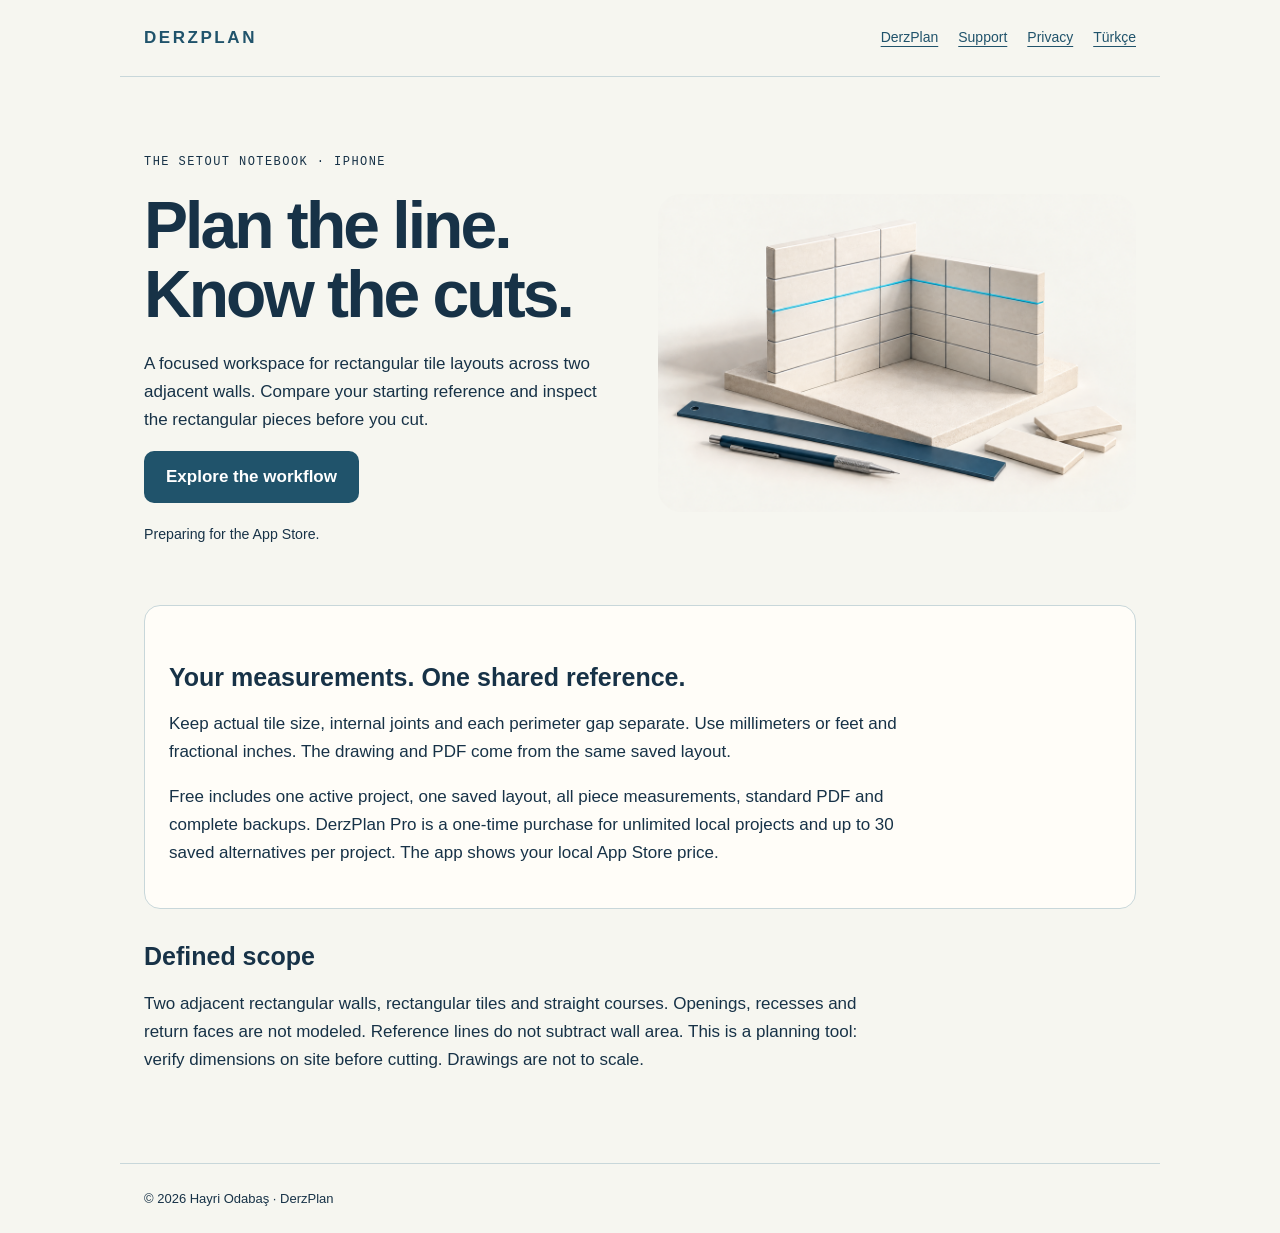
==== index.html @ bc164eef "Publish DerzPlan support and privacy documentation" ====
<!doctype html><html lang="en"><meta charset="utf-8"><meta name="viewport" content="width=device-width,initial-scale=1"><meta name="color-scheme" content="light dark"><title>Plan the line. Know the cuts. · DerzPlan</title><link rel="stylesheet" href="style.css"><header><a class="brand" href="index.html">DERZPLAN</a><nav aria-label="Menu"><a href="index.html">DerzPlan</a><a href="support.html">Support</a><a href="privacy.html">Privacy</a><a href="tr/index.html">Türkçe</a></nav></header><main><section class="hero"><div><p class="eyebrow">The setout notebook · iPhone</p><h1>Plan the line.<br>Know the cuts.</h1><p>A focused workspace for rectangular tile layouts across two adjacent walls. Compare your starting reference and inspect the rectangular pieces before you cut.</p><a class="button" href="support.html">Explore the workflow</a><p><small>Preparing for the App Store.</small></p></div><img src="assets/welcome.png" alt="Illustrative model of two tiled walls with a shared reference"></section><section class="scope"><h2>Your measurements. One shared reference.</h2><p>Keep actual tile size, internal joints and each perimeter gap separate. Use millimeters or feet and fractional inches. The drawing and PDF come from the same saved layout.</p><p>Free includes one active project, one saved layout, all piece measurements, standard PDF and complete backups. DerzPlan Pro is a one-time purchase for unlimited local projects and up to 30 saved alternatives per project. The app shows your local App Store price.</p></section><h2>Defined scope</h2><p>Two adjacent rectangular walls, rectangular tiles and straight courses. Openings, recesses and return faces are not modeled. Reference lines do not subtract wall area. This is a planning tool: verify dimensions on site before cutting. Drawings are not to scale.</p></main><footer>© 2026 Hayri Odabaş · DerzPlan</footer></html>
---- style.css ----
:root{color-scheme:light dark;--paper:#f6f6f0;--surface:#fffdf8;--ink:#173247;--line:#c8d7da;--blue:#20536b}*{box-sizing:border-box}body{margin:0;background:var(--paper);color:var(--ink);font:17px/1.65 -apple-system,BlinkMacSystemFont,'Segoe UI',sans-serif}a{color:var(--blue);text-underline-offset:4px}header,main,footer{max-width:1040px;margin:auto;padding:24px}header{display:flex;gap:24px;align-items:center;justify-content:space-between;border-bottom:1px solid var(--line)}.brand{font-weight:800;letter-spacing:.15em;text-decoration:none}nav{display:flex;gap:20px;flex-wrap:wrap;font-size:14px}h1{font-size:clamp(36px,6vw,66px);line-height:1.05;letter-spacing:-.045em;margin:20px 0}h2{font-size:25px;line-height:1.25;margin:32px 0 10px}p{max-width:740px}.eyebrow{font:12px/1.5 ui-monospace,monospace;letter-spacing:.12em;text-transform:uppercase}.hero{display:grid;grid-template-columns:1fr 1fr;gap:36px;align-items:center;padding:40px 0}.hero img{width:100%;height:auto;border-radius:24px}.button{display:inline-block;background:var(--blue);color:white;padding:12px 22px;border-radius:10px;text-decoration:none;font-weight:600}.scope{padding:24px;background:var(--surface);border:1px solid var(--line);border-radius:16px}details{border-bottom:1px solid var(--line);padding:20px 0;max-width:800px}summary{font-weight:700;cursor:pointer}footer{font-size:13px;border-top:1px solid var(--line);margin-top:48px}li{margin-bottom:8px}a:focus-visible,summary:focus-visible{outline:3px solid #2865de;outline-offset:6px}@media(max-width:680px){header{display:block}nav{margin-top:16px}.hero{grid-template-columns:1fr;gap:12px;padding-top:22px}.hero img{max-height:240px;object-fit:contain}}@media(prefers-color-scheme:dark){:root{--paper:#112029;--surface:#172c37;--ink:#e1eaf0;--blue:#9fcbd7;--line:#345362}.button{color:#10252e}}
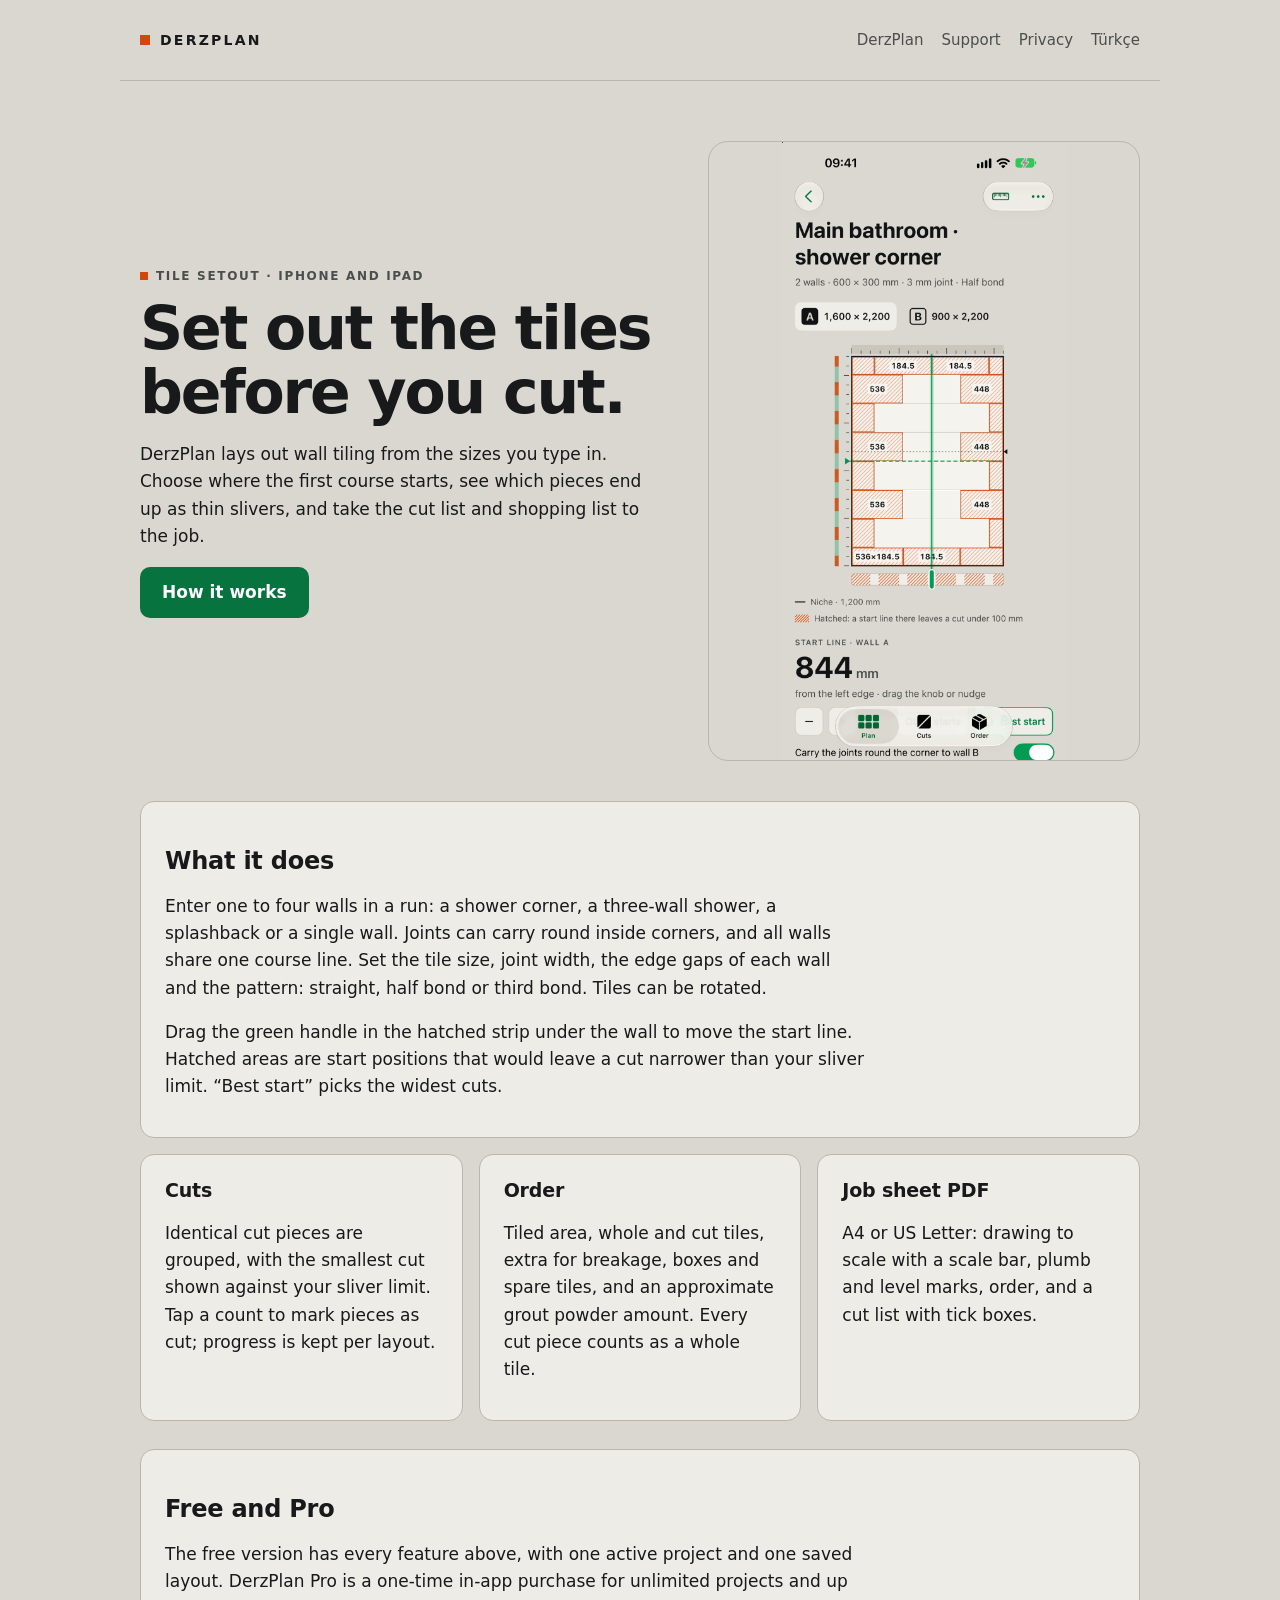
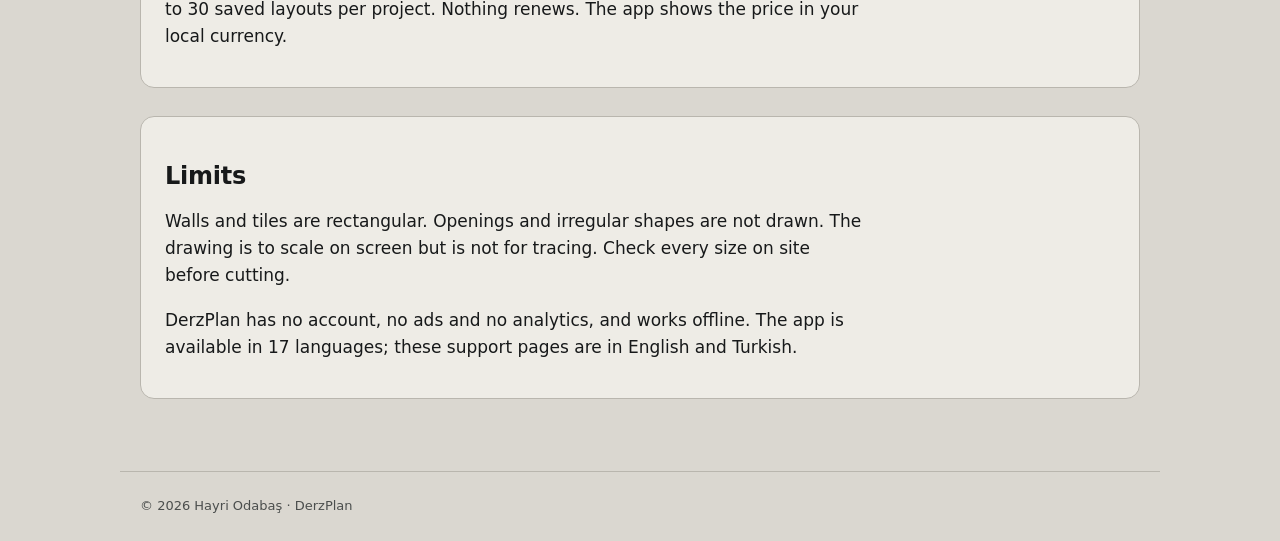
==== commit 22707096: "Rewrite support site for the recreated DerzPlan 1.0 New copy for the English and Turkish pages, conc" ====
--- a/index.html
+++ b/index.html
@@ -1 +1,32 @@
-<!doctype html><html lang="en"><meta charset="utf-8"><meta name="viewport" content="width=device-width,initial-scale=1"><meta name="color-scheme" content="light dark"><title>Plan the line. Know the cuts. · DerzPlan</title><link rel="stylesheet" href="style.css"><header><a class="brand" href="index.html">DERZPLAN</a><nav aria-label="Menu"><a href="index.html">DerzPlan</a><a href="support.html">Support</a><a href="privacy.html">Privacy</a><a href="tr/index.html">Türkçe</a></nav></header><main><section class="hero"><div><p class="eyebrow">The setout notebook · iPhone</p><h1>Plan the line.<br>Know the cuts.</h1><p>A focused workspace for rectangular tile layouts across two adjacent walls. Compare your starting reference and inspect the rectangular pieces before you cut.</p><a class="button" href="support.html">Explore the workflow</a><p><small>Preparing for the App Store.</small></p></div><img src="assets/welcome.png" alt="Illustrative model of two tiled walls with a shared reference"></section><section class="scope"><h2>Your measurements. One shared reference.</h2><p>Keep actual tile size, internal joints and each perimeter gap separate. Use millimeters or feet and fractional inches. The drawing and PDF come from the same saved layout.</p><p>Free includes one active project, one saved layout, all piece measurements, standard PDF and complete backups. DerzPlan Pro is a one-time purchase for unlimited local projects and up to 30 saved alternatives per project. The app shows your local App Store price.</p></section><h2>Defined scope</h2><p>Two adjacent rectangular walls, rectangular tiles and straight courses. Openings, recesses and return faces are not modeled. Reference lines do not subtract wall area. This is a planning tool: verify dimensions on site before cutting. Drawings are not to scale.</p></main><footer>© 2026 Hayri Odabaş · DerzPlan</footer></html>+<!doctype html>
+<html lang="en">
+<meta charset="utf-8">
+<meta name="viewport" content="width=device-width,initial-scale=1">
+<meta name="color-scheme" content="light dark">
+<title>DerzPlan · Tile setout planner for iPhone and iPad</title>
+<link rel="icon" type="image/png" href="assets/icon.png">
+<link rel="stylesheet" href="style.css">
+<header><a class="brand" href="index.html">DERZPLAN</a><nav aria-label="Menu"><a href="index.html">DerzPlan</a><a href="support.html">Support</a><a href="privacy.html">Privacy</a><a href="tr/index.html">Türkçe</a></nav></header>
+<main>
+<section class="hero"><div>
+<p class="eyebrow">Tile setout · iPhone and iPad</p>
+<h1>Set out the tiles before you cut.</h1>
+<p>DerzPlan lays out wall tiling from the sizes you type in. Choose where the first course starts, see which pieces end up as thin slivers, and take the cut list and shopping list to the job.</p>
+<p><a class="button" href="support.html">How it works</a></p>
+</div><img src="assets/welcome.png" alt="DerzPlan plan screen: a shower corner with a hatched strip under the wall, a green start line handle and cut sizes marked on the edge tiles"></section>
+<section class="panel"><h2>What it does</h2>
+<p>Enter one to four walls in a run: a shower corner, a three-wall shower, a splashback or a single wall. Joints can carry round inside corners, and all walls share one course line. Set the tile size, joint width, the edge gaps of each wall and the pattern: straight, half bond or third bond. Tiles can be rotated.</p>
+<p>Drag the green handle in the hatched strip under the wall to move the start line. Hatched areas are start positions that would leave a cut narrower than your sliver limit. &ldquo;Best start&rdquo; picks the widest cuts.</p></section>
+<div class="grid">
+<section class="panel"><h2>Cuts</h2><p>Identical cut pieces are grouped, with the smallest cut shown against your sliver limit. Tap a count to mark pieces as cut; progress is kept per layout.</p></section>
+<section class="panel"><h2>Order</h2><p>Tiled area, whole and cut tiles, extra for breakage, boxes and spare tiles, and an approximate grout powder amount. Every cut piece counts as a whole tile.</p></section>
+<section class="panel"><h2>Job sheet PDF</h2><p>A4 or US Letter: drawing to scale with a scale bar, plumb and level marks, order, and a cut list with tick boxes.</p></section>
+</div>
+<section class="panel"><h2>Free and Pro</h2>
+<p>The free version has every feature above, with one active project and one saved layout. DerzPlan Pro is a one-time in-app purchase for unlimited projects and up to 30 saved layouts per project. Nothing renews. The app shows the price in your local currency.</p></section>
+<section class="panel"><h2>Limits</h2>
+<p>Walls and tiles are rectangular. Openings and irregular shapes are not drawn. The drawing is to scale on screen but is not for tracing. Check every size on site before cutting.</p>
+<p>DerzPlan has no account, no ads and no analytics, and works offline. The app is available in 17 languages; these support pages are in English and Turkish.</p></section>
+</main>
+<footer>© 2026 Hayri Odabaş · DerzPlan</footer>
+</html>
--- a/style.css
+++ b/style.css
@@ -1 +1,32 @@
-:root{color-scheme:light dark;--paper:#f6f6f0;--surface:#fffdf8;--ink:#173247;--line:#c8d7da;--blue:#20536b}*{box-sizing:border-box}body{margin:0;background:var(--paper);color:var(--ink);font:17px/1.65 -apple-system,BlinkMacSystemFont,'Segoe UI',sans-serif}a{color:var(--blue);text-underline-offset:4px}header,main,footer{max-width:1040px;margin:auto;padding:24px}header{display:flex;gap:24px;align-items:center;justify-content:space-between;border-bottom:1px solid var(--line)}.brand{font-weight:800;letter-spacing:.15em;text-decoration:none}nav{display:flex;gap:20px;flex-wrap:wrap;font-size:14px}h1{font-size:clamp(36px,6vw,66px);line-height:1.05;letter-spacing:-.045em;margin:20px 0}h2{font-size:25px;line-height:1.25;margin:32px 0 10px}p{max-width:740px}.eyebrow{font:12px/1.5 ui-monospace,monospace;letter-spacing:.12em;text-transform:uppercase}.hero{display:grid;grid-template-columns:1fr 1fr;gap:36px;align-items:center;padding:40px 0}.hero img{width:100%;height:auto;border-radius:24px}.button{display:inline-block;background:var(--blue);color:white;padding:12px 22px;border-radius:10px;text-decoration:none;font-weight:600}.scope{padding:24px;background:var(--surface);border:1px solid var(--line);border-radius:16px}details{border-bottom:1px solid var(--line);padding:20px 0;max-width:800px}summary{font-weight:700;cursor:pointer}footer{font-size:13px;border-top:1px solid var(--line);margin-top:48px}li{margin-bottom:8px}a:focus-visible,summary:focus-visible{outline:3px solid #2865de;outline-offset:6px}@media(max-width:680px){header{display:block}nav{margin-top:16px}.hero{grid-template-columns:1fr;gap:12px;padding-top:22px}.hero img{max-height:240px;object-fit:contain}}@media(prefers-color-scheme:dark){:root{--paper:#112029;--surface:#172c37;--ink:#e1eaf0;--blue:#9fcbd7;--line:#345362}.button{color:#10252e}}
+:root{color-scheme:light dark;--ground:#DAD7D0;--surface:#EEECE6;--ink:#17191A;--ink2:#4B4E4D;--accent:#07733F;--accent-ink:#fff;--cut:#D4470C;--line:#B9B6AE}
+@media(prefers-color-scheme:dark){:root{--ground:#131515;--surface:#1D2020;--ink:#EDECE7;--ink2:#A5A9A6;--accent:#3FE08A;--accent-ink:#0B1A12;--line:#343938}}
+*{box-sizing:border-box}
+body{margin:0;background:var(--ground);color:var(--ink);font:17px/1.6 -apple-system,BlinkMacSystemFont,"SF Pro Text","Helvetica Neue",system-ui,sans-serif}
+a{color:var(--accent);text-underline-offset:4px}
+header,main,footer{max-width:1040px;margin:auto;padding:24px 20px}
+header{display:flex;gap:20px;align-items:center;justify-content:space-between;border-bottom:1px solid var(--line)}
+.brand{display:inline-flex;align-items:center;gap:10px;font-weight:700;font-size:14px;letter-spacing:.16em;text-decoration:none;color:var(--ink)}
+.brand::before{content:"";width:10px;height:10px;background:var(--cut);display:inline-block}
+nav{display:flex;gap:18px;flex-wrap:wrap;font-size:15px}
+nav a{color:var(--ink2);text-decoration:none;padding:4px 0}
+nav a:hover{color:var(--accent);text-decoration:underline}
+h1{font-size:clamp(34px,6vw,60px);line-height:1.06;letter-spacing:-.035em;margin:12px 0 16px}
+h2{font-size:24px;line-height:1.25;letter-spacing:-.01em;margin:36px 0 10px}
+p{max-width:700px}
+.eyebrow{font-size:12px;font-weight:600;line-height:1.5;letter-spacing:.14em;text-transform:uppercase;color:var(--ink2);margin:0}
+.eyebrow::before{content:"";display:inline-block;width:8px;height:8px;background:var(--cut);margin-right:8px}
+.hero{display:grid;grid-template-columns:1.1fr .9fr;gap:40px;align-items:center;padding:36px 0 12px}
+.hero img{width:100%;height:auto;max-height:620px;object-fit:contain;object-position:top;border-radius:20px;border:1px solid var(--line)}
+.button{display:inline-block;background:var(--accent);color:var(--accent-ink);padding:12px 22px;border-radius:10px;text-decoration:none;font-weight:600}
+.button:hover{filter:brightness(1.08)}
+.panel{padding:8px 24px 20px;background:var(--surface);border:1px solid var(--line);border-radius:14px;margin-top:28px}
+.grid{display:grid;grid-template-columns:repeat(auto-fit,minmax(260px,1fr));gap:16px;margin-top:16px}
+.grid .panel{margin-top:0}
+.grid h2{font-size:19px;margin-top:16px}
+details{border-bottom:1px solid var(--line);padding:18px 0;max-width:800px}
+summary{font-weight:600;cursor:pointer}
+details p{margin:10px 0 0}
+li{margin-bottom:8px}
+footer{font-size:13px;color:var(--ink2);border-top:1px solid var(--line);margin-top:48px}
+a:focus-visible,summary:focus-visible,.button:focus-visible{outline:3px solid var(--accent);outline-offset:4px;border-radius:4px}
+@media(max-width:680px){header{display:block}nav{margin-top:14px}.hero{grid-template-columns:1fr;gap:24px;padding-top:22px}.hero img{max-height:480px}}
